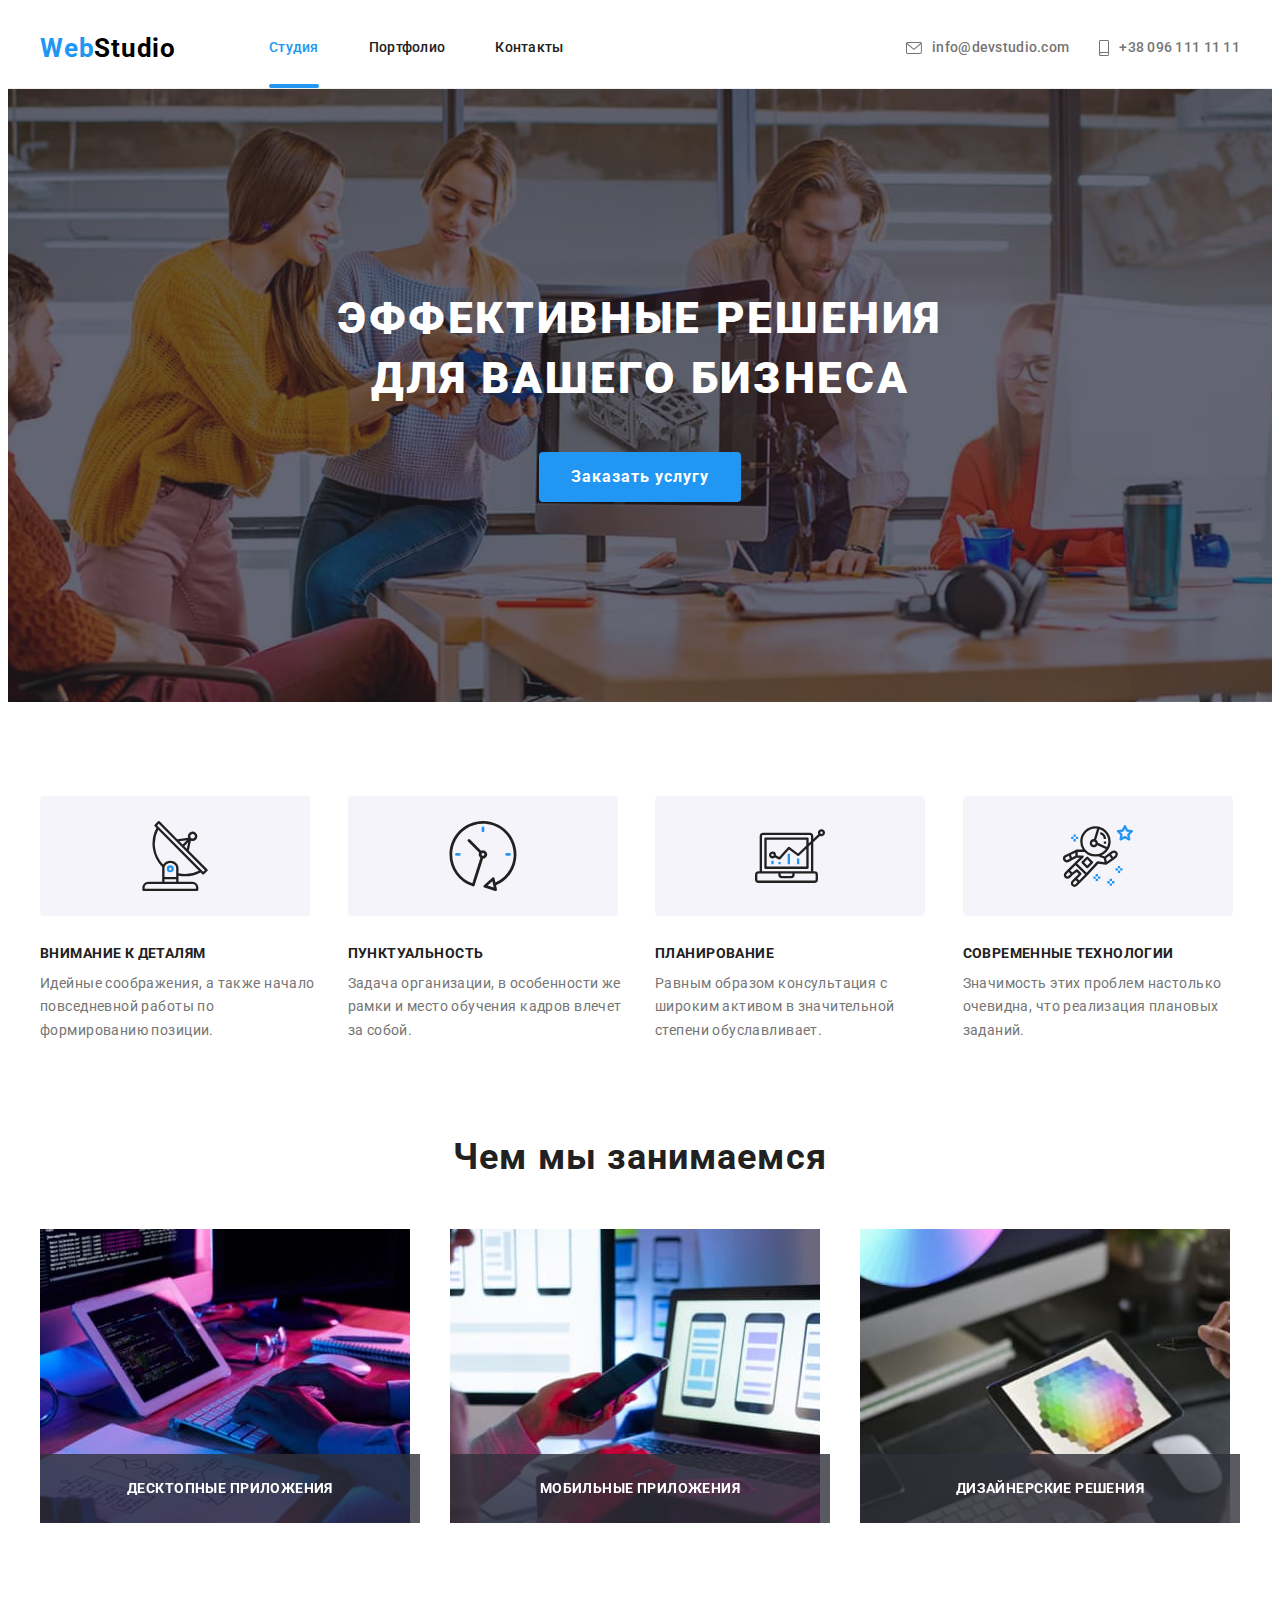
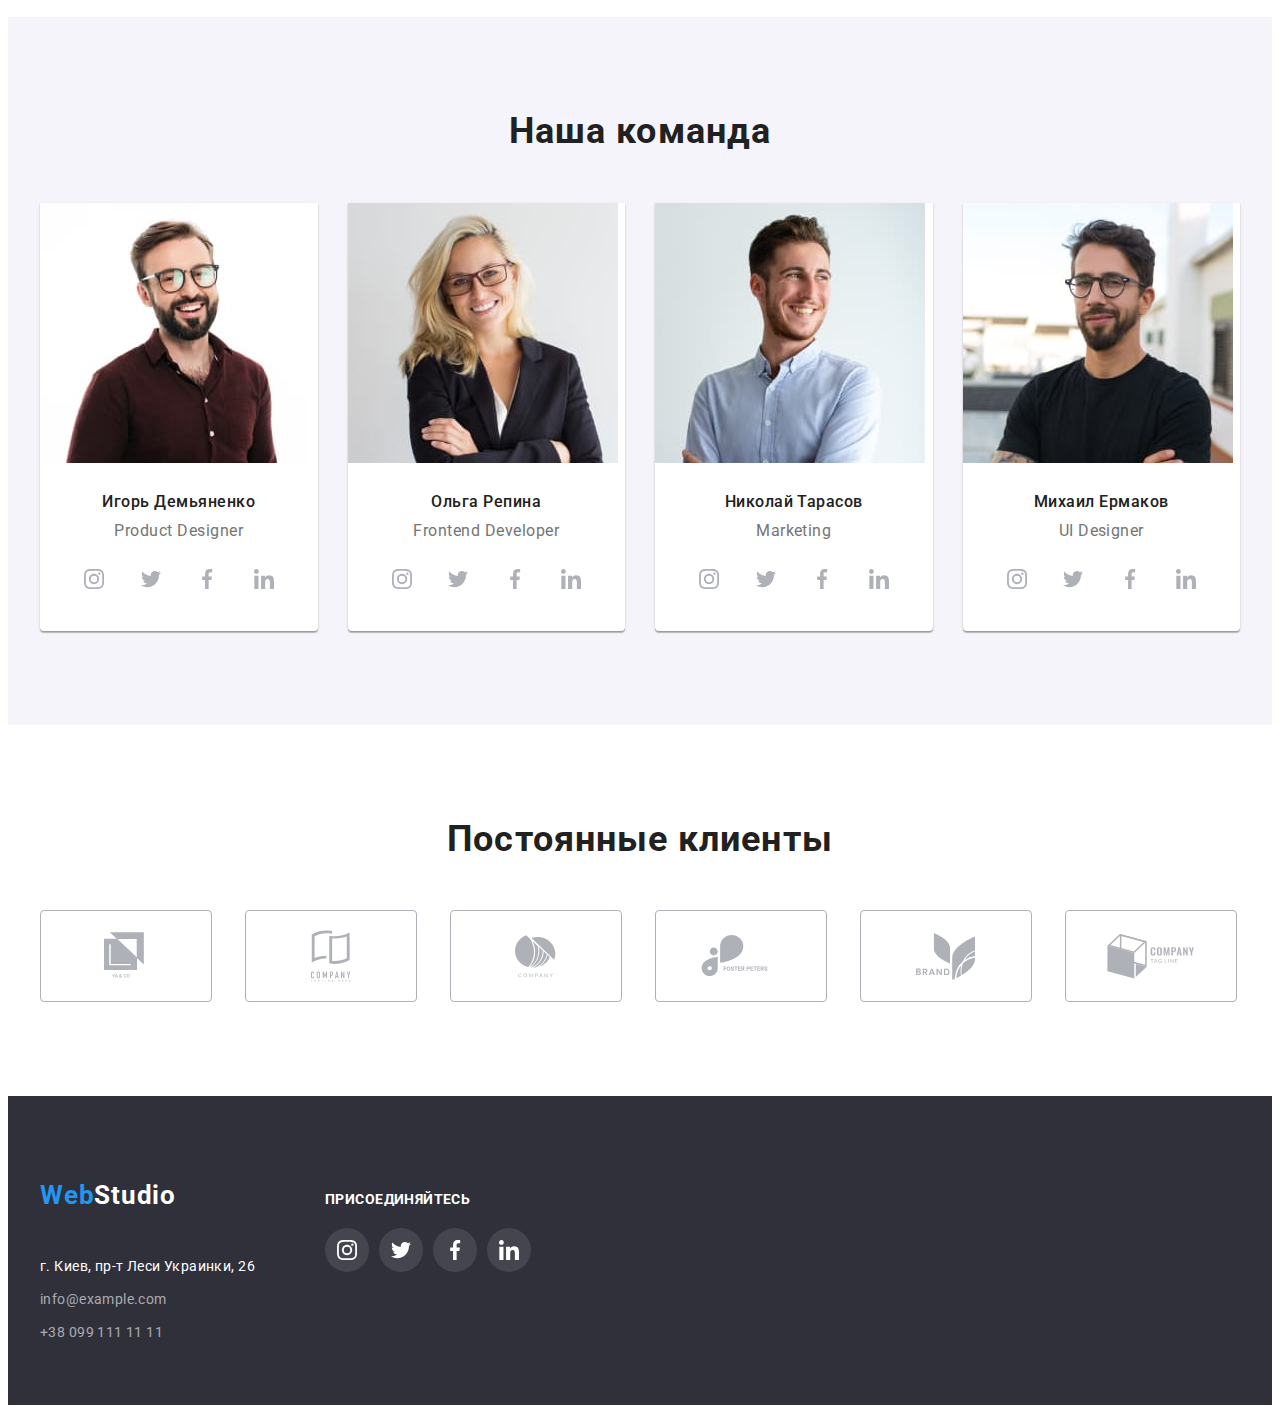
==== index.html @ 2edd4756 "homework initial commit" ====
<!DOCTYPE html>
<html lang="ru">
<head>
    <meta charset="UTF-8">
    <meta http-equiv="X-UA-Compatible" content="IE=edge">
    <meta name="viewport" content="width=device-width, initial-scale=1.0">
    <title>Веб Студия</title>
    <link rel="stylesheet" href="https://cdnjs.cloudflare.com/ajax/libs/modern-normalize/1.0.0/modern-normalize.min.css"
        integrity="sha512-ISS7cAi1PEhQ8jnbJpJZMd29NlhNj4AWYyLOSp2CE/CsHxTCu+r+t0D2yoJudVrd0/8fTVPUVDzY5Tvli75u/g=="
        crossorigin="anonymous" />
    <link rel="preconnect" href="https://fonts.gstatic.com">
    <link href="https://fonts.googleapis.com/css2?family=Raleway:wght@700&family=Roboto:wght@400;500;700;900&display=swap"
        rel="stylesheet">
    <link rel="stylesheet" href="./css/styles.css">
</head>

<body>

     <!-- Шапка! -->
    <header class="page-header">
        <div class="container">
            <nav class="main-nav">
                <a class="logo logo-light-theme link" href="#" target="_blank" rel="noopener noreferrer" lang="en"
                    aria-label="Web Studio">
                    <span class="logo-text">Web</span>Studio</a>
                <ul class="site-nav__list list">
                    <li class="site-nav__list-item">
                        <a class="site-nav__list-item__link link active-page current-page" href="./index.html">Студия</a>
                    </li>
                    <li class="site-nav__list-item">
                        <a class="site-nav__list-item__link link" href="./portfolio.html">Портфолио</a>
                    </li>
                    <li class="site-nav__list-item">
                        <a class="site-nav__list-item__link link" href="#">Контакты</a>
                    </li>
                </ul>
            </nav>
    
            <ul class="contacts-header__list list">
                <li class="contacts-header__list-item mail">
                    <a class="contacts-header__list-item__link link" href="mailto:info@devstudio.com">
                        <svg class="contacts-header__list-item__icon" width="16" height="12">
                            <use href="./images/icons.svg#icon-envelope"></use>
                        </svg>
                        <span>info@devstudio.com</span>
                    </a>
                </li>
                <li class="contacts-header__list-item tel">
                    <a class="contacts-header__list-item__link tel link" href="tel:+380961111111">
                        <svg class="contacts-header__list-item__icon" width="10" height="16">
                            <use href="./images/icons.svg#icon-smartphone"></use>
                        </svg>
                        <span>+38 096 111 11 11</span>
                    </a>
                </li>
            </ul>
        </div>
    </header>


    <main>

        <!-- Герой!  -->

        <section class="hero">
            <div class="hero__wrapper">
                <h1 class="hero__title">Эффективные решения для вашего бизнеса</h1>
                <button class="modal-button button" type="button">Заказать услугу</button>
            </div>

            <div class="backdrop is-hidden">
                <div class="modal"></div>
            </div>
        </section>


        <!-- Особенности! -->

        <section class="features section">
            <div class="container">
                <h2 class="visually-hidden">Наши Особенности</h2>
                <ul class="features__list list">
                    <li class="features__list-item">
                        <div class="features__list-item__thumb">
                            <svg width="70" height="70">
                                <use href="./images/icons.svg#icon-antenna"></use>
                            </svg>
                        </div>
                        <h3 class="features__list-item__title">Внимание к деталям</h3>
                        <p class="features__list-item__desc">Идейные соображения, а также начало повседневной работы по формированию позиции.</p>
                    </li>
                    <li class="features__list-item">
                        <div class="features__list-item__thumb">
                            <svg width="70" height="70">
                                <use href="./images/icons.svg#icon-clock"></use>
                            </svg>
                        </div>
                        <h3 class="features__list-item__title">Пунктуальность</h3>
                        <p class="features__list-item__desc">Задача организации, в особенности же рамки и место обучения кадров влечет за собой.</p>
                    </li>
                    <li class="features__list-item">
                        <div class="features__list-item__thumb">
                            <svg width="70" height="70">
                                <use href="./images/icons.svg#icon-diagram"></use>
                            </svg>
                        </div>
                        <h3 class="features__list-item__title">Планирование</h3>
                        <p class="features__list-item__desc">Равным образом консультация с широким активом в значительной степени обуславливает.</p>
                    </li>
                    <li class="features__list-item">
                        <div class="features__list-item__thumb">
                            <svg width="70" height="70">
                                <use href="./images/icons.svg#icon-astronaut"></use>
                            </svg>
                        </div>
                        <h3 class="features__list-item__title">Современные технологии</h3>
                        <p class="features__list-item__desc">Значимость этих проблем настолько очевидна, что реализация плановых заданий.</p>
                    </li>
                </ul>
            </div>
        </section>

        <!-- Галерея студии! -->

        <section class="gallery section">
            <div class="container">
                <h2 class="section__title">Чем мы занимаемся</h2>
                <ul class="gallery__list list">
                    <li class="gallery__list-item">
                        <div class="gallery__list-item__thumb">
                            <img 
                                class="gallery__list-item__img"
                                src="./images/main/main-studio/work-process-01.jpg" 
                                alt="Сотрудник пишет код"
                                width="370"
                                height="294">
                            <p class="gallery__list-item__overlay">Десктопные приложения</p>
                        </div>
                    </li>
                    <li class="gallery__list-item">
                        <div class="gallery__list-item__thumb">
                            <img 
                                class="gallery__list-item__img"
                                src="./images/main/main-studio/work-process-02.jpg" 
                                alt="Сотрудник адаптирует сайт под мобильные устройства" 
                                width="370"
                                height="294">
                            <p class="gallery__list-item__overlay">Мобильные приложения</p>
                        </div>
                    </li>
                    <li class="gallery__list-item">
                        <div class="gallery__list-item__thumb">
                            <img 
                                class="gallery__list-item__img"
                                src="./images/main/main-studio/work-process-03.jpg" 
                                alt="Дизайнер работает с палитрой" 
                                width="370"
                                height="294">
                            <p class="gallery__list-item__overlay">Дизайнерские решения</p>
                        </div>
                    </li>
                </ul>
            </div>
        </section>

        <!-- Сотрудники! -->

        <section class="employees section">
            <div class="container">
                <h2 class="section__title">Наша команда</h2>
                <ul class="employees__list list">
                    <li class="employees__list-item">
                        <img 
                            class="employees__list-item__img"
                            src="./images/main/main-employees/employee-01.jpg" 
                            alt="Игорь Демьяненко"
                            width="270"
                            height="260">
                        <div class="employees__list-item__wrapper">    
                            <h3 class="employees__list-item__wrapper__name">Игорь Демьяненко</h3>
                            <p class="employees__list-item__wrapper__speciality" lang="en">Product Designer</p>
                            <ul class="social__list list">
                                <li class="social__list-item">
                                    <a class="social__list-item__link" href="#" target="_blank" aria-label="Instagram">
                                        <svg class="social__list-item__icon" width="20" height="20">
                                            <use href="./images/icons.svg#icon-instagram"></use>
                                        </svg>
                                    </a>
                                </li>
                                <li class="social__list-item">
                                    <a class="social__list-item__link" href="#" target="_blank" aria-label="Twitter">
                                        <svg class="social__list-item__icon" width="20" height="20">
                                            <use href="./images/icons.svg#icon-twitter"></use>
                                        </svg>
                                    </a>
                                </li>
                                <li class="social__list-item">
                                    <a class="social__list-item__link" href="#" target="_blank" aria-label="Facebook">
                                        <svg class="social__list-item__icon" width="20" height="20">
                                            <use href="./images/icons.svg#icon-facebook"></use>
                                        </svg>
                                    </a>
                                </li>
                                <li class="social__list-item">
                                    <a class="social__list-item__link" href="#" target="_blank" aria-label="Linkedin">
                                        <svg class="social__list-item__icon" width="20" height="20">
                                            <use href="./images/icons.svg#icon-linkedin"></use>
                                        </svg>
                                    </a>
                                </li>
                            </ul>
                        </div>
                    </li>
                    <li class="employees__list-item">
                        <img 
                            class="employees__list-item__img"
                            src="./images/main/main-employees/employee-02.jpg" 
                            alt="Ольга Репина" 
                            width="270"
                            height="260">
                        <div class="employees__list-item__wrapper">
                            <h3 class="employees__list-item__wrapper__name">Ольга Репина</h3>
                            <p class="employees__list-item__wrapper__speciality" lang="en">Frontend Developer</p>
                            <ul class="social__list list">
                                <li class="social__list-item">
                                    <a class="social__list-item__link" href="#" target="_blank" aria-label="Instagram">
                                        <svg class="social__list-item__icon" width="20" height="20">
                                            <use href="./images/icons.svg#icon-instagram"></use>
                                        </svg>
                                    </a>
                                </li>
                                <li class="social__list-item">
                                    <a class="social__list-item__link" href="#" target="_blank" aria-label="Twitter">
                                        <svg class="social__list-item__icon" width="20" height="20">
                                            <use href="./images/icons.svg#icon-twitter"></use>
                                        </svg>
                                    </a>
                                </li>
                                <li class="social__list-item">
                                    <a class="social__list-item__link" href="#" target="_blank" aria-label="Facebook">
                                        <svg class="social__list-item__icon" width="20" height="20">
                                            <use href="./images/icons.svg#icon-facebook"></use>
                                        </svg>
                                    </a>
                                </li>
                                <li class="social__list-item">
                                    <a class="social__list-item__link" href="#" target="_blank" aria-label="Linkedin">
                                        <svg class="social__list-item__icon" width="20" height="20">
                                            <use href="./images/icons.svg#icon-linkedin"></use>
                                        </svg>
                                    </a>
                                </li>
                            </ul>
                        </div>
                    </li>
                    <li class="employees__list-item">
                        <img 
                            class="employees__list-item__img"
                            src="./images/main/main-employees/employee-03.jpg" 
                            alt="Николай Тарасов" 
                            width="270"
                            height="260">
                        <div class="employees__list-item__wrapper">
                            <h3 class="employees__list-item__wrapper__name">Николай Тарасов</h3>
                            <p class="employees__list-item__wrapper__speciality" lang="en">Marketing</p>
                            <ul class="social__list list">
                                <li class="social__list-item">
                                    <a class="social__list-item__link" href="#" target="_blank" aria-label="Instagram">
                                        <svg class="social__list-item__icon" width="20" height="20">
                                            <use href="./images/icons.svg#icon-instagram"></use>
                                        </svg>
                                    </a>
                                </li>
                                <li class="social__list-item">
                                    <a class="social__list-item__link" href="#" target="_blank" aria-label="Twitter">
                                        <svg class="social__list-item__icon" width="20" height="20">
                                            <use href="./images/icons.svg#icon-twitter"></use>
                                        </svg>
                                    </a>
                                </li>
                                <li class="social__list-item">
                                    <a class="social__list-item__link" href="#" target="_blank" aria-label="Facebook">
                                        <svg class="social__list-item__icon" width="20" height="20">
                                            <use href="./images/icons.svg#icon-facebook"></use>
                                        </svg>
                                    </a>
                                </li>
                                <li class="social__list-item">
                                    <a class="social__list-item__link" href="#" target="_blank" aria-label="Linkedin">
                                        <svg class="social__list-item__icon" width="20" height="20">
                                            <use href="./images/icons.svg#icon-linkedin"></use>
                                        </svg>
                                    </a>
                                </li>
                            </ul>
                        </div>
                    </li>
                    <li class="employees__list-item">
                        <img 
                            class="employees__list-item__img"
                            src="./images/main/main-employees/employee-04.jpg" 
                            alt="Михаил Ермаков" 
                            width="270"
                            height="260">
                        <div class="employees__list-item__wrapper">
                            <h3 class="employees__list-item__wrapper__name">Михаил Ермаков</h3>
                            <p class="employees__list-item__wrapper__speciality" lang="en">UI Designer</p>
                            <ul class="social__list list">
                                <li class="social__list-item">
                                    <a class="social__list-item__link" href="#" target="_blank" aria-label="Instagram">
                                        <svg class="social__list-item__icon" width="20" height="20">
                                            <use href="./images/icons.svg#icon-instagram"></use>
                                        </svg>
                                    </a>
                                </li>
                                <li class="social__list-item">
                                    <a class="social__list-item__link" href="#" target="_blank" aria-label="Twitter">
                                        <svg class="social__list-item__icon" width="20" height="20">
                                            <use href="./images/icons.svg#icon-twitter"></use>
                                        </svg>
                                    </a>
                                </li>
                                <li class="social__list-item">
                                    <a class="social__list-item__link" href="#" target="_blank" aria-label="Facebook">
                                        <svg class="social__list-item__icon" width="20" height="20">
                                            <use href="./images/icons.svg#icon-facebook"></use>
                                        </svg>
                                    </a>
                                </li>
                                <li class="social__list-item">
                                    <a class="social__list-item__link" href="#" target="_blank" aria-label="Linkedin">
                                        <svg class="social__list-item__icon" width="20" height="20">
                                            <use href="./images/icons.svg#icon-linkedin"></use>
                                        </svg>
                                    </a>
                                </li>
                            </ul>
                        </div>
                    </li>
                </ul>
            </div>
        </section>


        <!-- Клиенты! -->

        <section class="clients section">
            <div class="container">
                <h2 class="section__title">Постоянные клиенты</h2>
                <ul class="clients__list list">
                    <li class="clients__list-item">           
                        <a class="clients__list-item__link link" href="#" target="_blank" lang="en" aria-label="ya-and-co">
                            <svg class="clients__list-item__icon" width="44" height="49">
                                <use href="./images/icons.svg#icon-clients-logo-1"></use>
                            </svg>
                        </a>
                    </li>
                    <li class="clients__list-item">
                        <a class="clients__list-item__link link" href="#" target="_blank" lang="en" aria-label="company-tagline-here">
                            <svg class="clients__list-item__icon" width="40" height="52">
                                <use href="./images/icons.svg#icon-clients-logo-2"></use>
                            </svg>
                        </a>
                    </li>
                    <li class="clients__list-item">
                        <a class="clients__list-item__link link" href="#" target="_blank" lang="en" aria-label="company">
                            <svg class="clients__list-item__icon" width="41" height="43">
                                <use href="./images/icons.svg#icon-clients-logo-3"></use>
                            </svg>
                        </a>
                    </li>
                    <li class="clients__list-item">
                        <a class="clients__list-item__link link" href="#" target="_blank" lang="en" aria-label="foster-peters">
                            <svg class="clients__list-item__icon" width="80" height="42">
                                <use href="./images/icons.svg#icon-clients-logo-4"></use>
                            </svg>
                        </a>
                    </li>
                    <li class="clients__list-item">
                        <a class="clients__list-item__link link" href="#" target="_blank" lang="en" aria-label="brand">
                            <svg class="clients__list-item__icon" width="59" height="47">
                                <use href="./images/icons.svg#icon-clients-logo-5"></use>
                            </svg>
                        </a>
                    </li>
                    <li class="clients__list-item">
                        <a class="clients__list-item__link link" href="#" target="_blank" lang="en" aria-label="company-tagline">
                            <svg class="clients__list-item__icon" width="88" height="45">
                                <use href="./images/icons.svg#icon-clients-logo-6"></use>
                            </svg>
                        </a>
                    </li>
                </ul>
            </div>
        </section>
    </main>


    <!-- Подвал! -->

    <footer class="footer">
        <div class="container">
            <div class="footer-box">
                <a 
                    class="logo logo-dark-theme link"
                    href="#"
                    target="_blank"
                    rel="noopener noreferrer"
                    lang="en"
                    aria-label="Web Studio">
                    <span class="logo-text">Web</span>Studio
                </a>

                <address class="footer-box__info address">
                    <p class="footer-box__info__physical-address">г. Киев, пр-т Леси Украинки, 26</p>
                    <ul class="footer-box__info__contacts__list list">
                        <li class="footer-box__info__contacts__list-item mail">
                            <a class="footer-box__info__contacts__list-item__link link" href="mailto:info@example.com">info@example.com</a>
                        </li>
                        <li class="footer-box__info__contacts__list-item">
                            <a class="footer-box__info__contacts__list-item__link link" href="tel:+380991111111">+38 099 111 11 11</a>
                        </li>
                    </ul>
                </address>
            </div>
            <div class="appeal-box">
                <p  class="appeal-box__invitation">Присоединяйтесь</p>
                <ul class="social__list list">
                    <li class="social__list-item">
                        <a class="social__list-item__link dark-theme" href="#" target="_blank" aria-label="Instagram">
                            <svg class="social__list-item__icon" width="20" height="20">
                                <use href="./images/icons.svg#icon-instagram"></use>
                            </svg>
                        </a>
                    </li>
                    <li class="social__list-item">
                        <a class="social__list-item__link dark-theme" href="#" target="_blank" aria-label="Twitter">
                            <svg class="social__list-item__icon" width="20" height="20">
                                <use href="./images/icons.svg#icon-twitter"></use>
                            </svg>
                        </a>
                    </li>
                    <li class="social__list-item">
                        <a class="social__list-item__link dark-theme" href="#" target="_blank" aria-label="Facebook">
                            <svg class="social__list-item__icon" width="20" height="20">
                                <use href="./images/icons.svg#icon-facebook"></use>
                            </svg>
                        </a>
                    </li>
                    <li class="social__list-item">
                        <a class="social__list-item__link dark-theme" href="#" target="_blank" aria-label="Linkedin">
                            <svg class="social__list-item__icon" width="20" height="20">
                                <use href="./images/icons.svg#icon-linkedin"></use>
                            </svg>
                        </a>
                    </li>
                </ul>
            </div>
         </div>
    </footer>   
</body>

</html>
---- css/styles.css ----
/* основной шрифт  "Roboto", sans-serif */
/* вторичный шрифт  "Raleway", sans-serif */
/* цвет основного текста #757575 */
/* вторичный цвет текста   #212121 */
/* основной цвет фона  #fff */
/* вторичный цвет фона  #f5f4fa */
/* цвет шрифта на темном фоне */
/* фон подвала 2F303A */
/* акцент #18A0FB */
/* верхний и нижний внутренний отступ секций: 94px */

:root {
  --main-font: "Roboto", sans-serif;
  --secondary-font: "Raleway", sans-serif;
  --primary-text-color: #757575;
  --secondary-text-color: #212121;
  --dark-theme-text-color: #fff;
  --logo-color: #000;
  --primary-background-color: #fff;
  --secondary-background-color: #f5f4fa;
  --footer-background: #2f303a;
  --accent-color: #2196f3;
  --section-padding-top-and-bottom: 94px;
}

body {
  font-family: var(--main-font);
  color: var(--primary-text-color);
}

h1,
h2,
h3,
h4,
h5,
h6,
p {
  margin: 0;
}

ol,
ul {
  margin: 0;
  padding: 0;
}

img {
  display: block;
  max-width: 100%;
  height: auto;
}

.list {
  list-style: none;
}

.link {
  text-decoration: none;
}

.address {
  font-style: normal;
}

.visually-hidden {
  position: absolute !important;
  clip: rect(1px 1px 1px 1px); /* IE6, IE7 */
  clip: rect(1px, 1px, 1px, 1px);
  padding: 0 !important;
  border: 0 !important;
  height: 1px !important;
  width: 1px !important;
  overflow: hidden;
}

/* =============COMPONENTS!!!=============== */

.container {
  max-width: 1200px;
  margin-left: auto;
  margin-right: auto;
  padding-left: 15px;
  padding-right: 15px;
}

.section {
  padding-top: var(--section-padding-top-and-bottom);
  padding-bottom: var(--section-padding-top-and-bottom);
  background-color: var(--primary-background-color);
}

.section__title {
  margin-bottom: 50px;
  font-weight: 700;
  font-size: 36px;
  line-height: 1.16;
  letter-spacing: 0.03em;
  text-align: center;
  color: var(--secondary-text-color);
}

/* logo */
.logo {
  padding-top: 24px;
  padding-bottom: 24px;
  font-family: var(--seconary-font);
  font-weight: 700;
  font-size: 26px;
  line-height: 1.19;
  letter-spacing: 0.03em;
  color: #000;
}

.logo.logo-dark-theme {
  display: block;
  margin-bottom: 20px;
  color: var(--dark-theme-text-color);
}

.logo-text {
  color: var(--accent-color);
}
/* logo end */

/* button */
.button {
  font-family: inherit;
  cursor: pointer;
}

.button:hover,
.button:focus {
  background-color: var(--accent-color);
  color: var(--dark-theme-text-color);
  outline: none;
}
/* button end */

/* social */
.social__list {
  display: flex;
  justify-content: space-between;
}

.social__list-item__link {
  display: flex;
  justify-content: center;
  align-items: center;
  width: 44px;
  height: 44px;
  border-radius: 50%;
  color: #afb1b8;
}

.social__list-item__icon {
  fill: currentColor;
}

.social__list-item__link:hover,
.social__list-item__link:focus {
  background-color: var(--accent-color);
  color: #fff;
  outline: none;
}

.appeal-box .social__list-item + .social__list-item {
  margin-left: 10px;
}

.social__list-item__link.dark-theme {
  background-color: rgba(255, 255, 255, 0.1);
  color: #fff;
}

.social__list-item__link.dark-theme:hover,
.social__list-item__link.dark-theme:focus {
  background-color: var(--accent-color);
  outline: none;
}
/* social end */

/* modal */
.backdrop {
  position: fixed;
  top: 0;
  left: 0;
  width: 100%;
  height: 100%;
  background-color: rgba(0, 0, 0, 0.2);
}

.is-hidden {
  opacity: 0;
  pointer-events: none;
}

.modal {
  position: absolute;
  top: 50%;
  left: 50%;
  transform: translate(-50%, -50%);
  min-width: 528px;
  min-height: 581px;
  background-color: var(--primary-background-color);
}
/* ==============HEADER!!!=============== */
.page-header {
  background-color: var(--primary-background-color);
  border-bottom: 1px solid #eee;
}

.page-header > .container {
  display: flex;
  align-items: center;
}

.main-nav {
  display: flex;
  align-items: center;
}

.site-nav__list {
  display: flex;
  margin-left: 93px;
}

.site-nav__list-item + .site-nav__list-item {
  margin-left: 50px;
}

.site-nav__list-item__link {
  display: block;
  padding-top: 32px;
  padding-bottom: 32px;
  font-weight: 500;
  font-size: 14px;
  line-height: 1.14;
  letter-spacing: 0.02em;
  color: var(--secondary-text-color);
}

.site-nav__list-item__link.current-page {
  color: var(--accent-color);
}

/* .site-nav__list-item.active-page {
  position: relative;
} */

.site-nav__list-item__link.active-page {
  position: relative;
}

/* .site-nav__list-item.active-page::before {
  position: absolute;
  bottom: 0;
  height: 4px;
  width: 100%;
  content: "";
  background-color: var(--accent-color);
  border-radius: 2px;
} */

.site-nav__list-item__link.active-page::before {
  position: absolute;
  left: 0;
  bottom: 0;
  height: 4px;
  width: 100%;
  content: "";
  background-color: var(--accent-color);
  border-radius: 2px;
}

.contacts-header__list {
  display: flex;
  margin-left: auto;
  align-items: center;
}

.contacts-header__list-item__icon {
  margin-right: 10px;
  fill: currentColor;
}

.contacts-header__list-item__link {
  display: flex;
  align-items: center;
  padding-top: 32px;
  padding-bottom: 32px;
  font-weight: 500;
  font-size: 14px;
  line-height: 1.14;
  letter-spacing: 0.02em;
  color: var(--primary-text-color);
}

.contacts-header__list-item.tel {
  margin-left: 30px;
}

.site-nav__list-item__link:hover,
.site-nav__list-item__link:focus,
.contacts-header__list-item__link:hover,
.contacts-header__list-item__link:focus {
  color: var(--accent-color);
  outline: none;
}
/* ===============HEADER END!!!=================== */

/* ===============HERO!!!======================= */
.hero {
  padding-top: 200px;
  padding-bottom: 200px;
  max-width: 1600px;
  margin-left: auto;
  margin-right: auto;
  background-color: #c4c4c4;
  background-image: linear-gradient(
      to right,
      rgba(47, 48, 58, 0.4),
      rgba(47, 48, 58, 0.4)
    ),
    url("../images/main/hero-background.jpg");
  background-position: center;
  background-size: cover;
  background-repeat: no-repeat;
}

.hero__wrapper {
  max-width: 696px;
  margin-left: auto;
  margin-right: auto;
  text-align: center;
}

.hero__title {
  margin-bottom: 43px;
  font-weight: 900;
  font-size: 44px;
  line-height: 1.36;
  letter-spacing: 0.06em;
  text-transform: uppercase;
  color: var(--dark-theme-text-color);
}

.modal-button {
  padding: 10px 32px;
  border-radius: 4px;
  min-width: 200px;
  font-weight: 700;
  font-size: 16px;
  line-height: 1.87;
  letter-spacing: 0.06em;
  color: var(--dark-theme-text-color);
  background-color: var(--accent-color);
  border: none;
}
/* ===============HERO END!!!======================= */

/* ===============FEATURES SECTION!!!================ */
.features.section {
  padding-bottom: 47px;
}

.features__list {
  display: flex;
  margin-left: -30px;
  margin-top: -30px;
}

.features__list-item {
  margin-left: 30px;
  margin-top: 30px;
  flex-basis: calc(100% / 4 - 30px);
}

.features__list-item__thumb {
  display: flex;
  justify-content: center;
  align-items: center;
  width: 270px;
  height: 120px;
  margin-bottom: 30px;
  background-color: rgba(245, 244, 250, 1);
  border-radius: 4px;
  text-align: center;
}

.features__list-item__title {
  margin-bottom: 10px;
  font-weight: 700;
  font-size: 14px;
  line-height: 1.14;
  letter-spacing: 0.03em;
  text-transform: uppercase;
  color: var(--secondary-text-color);
}

.features__list-item__desc {
  font-size: 14px;
  line-height: 1.71;
  letter-spacing: 0.03em;
}

/* ===============FEATURES SECTION END!!!================ */

/* ===============GALLERY SECTION!!!====================== */
.gallery.section {
  padding-top: 47px;
}

.gallery__list {
  display: flex;
  flex-wrap: wrap;
  margin-left: -30px;
  margin-top: -30px;
}

.gallery__list-item {
  margin-left: 30px;
  margin-top: 30px;
  flex-basis: calc(100% / 3 - 30px);
}

.gallery__list-item__thumb {
  position: relative;
}

.gallery__list-item__overlay {
  position: absolute;
  left: 0;
  bottom: 0;
  width: 100%;
  padding-top: 27px;
  padding-bottom: 27px;
  font-family: var(--main-font);
  font-weight: 700;
  font-size: 14px;
  line-height: 1.1;
  letter-spacing: 0.03em;
  text-align: center;
  text-transform: uppercase;
  color: var(--dark-theme-text-color);
  background-color: rgba(47, 48, 58, 0.8);
}
/* ===============GALLERY SECTION END!!!====================== */

/* ===============EMPLOYEES SECTION!!!============================== */
.employees.section {
  background-color: var(--secondary-background-color);
}

.employees__list {
  display: flex;
  flex-wrap: wrap;
  margin-left: -30px;
  margin-top: -30px;
}

.employees__list-item {
  margin-left: 30px;
  margin-top: 30px;
  flex-basis: calc(100% / 4 - 30px);
  background-color: var(--primary-background-color);
  border-bottom-right-radius: 4px;
  border-bottom-left-radius: 4px;
  box-shadow: 0px 1px 3px rgba(0, 0, 0, 0.12), 0px 1px 1px rgba(0, 0, 0, 0.14),
    0px 2px 1px rgba(0, 0, 0, 0.2);
}

.employees__list-item__wrapper {
  padding: 30px 32px;
}

.employees__list-item__wrapper__name {
  margin-bottom: 10px;
  text-align: center;
  font-weight: 500;
  font-size: 16px;
  line-height: 1.18;
  letter-spacing: 0.03em;
  color: var(--secondary-text-color);
}

.employees__list-item__wrapper__speciality {
  margin-bottom: 16px;
  text-align: center;
  line-height: 1.18;
  letter-spacing: 0.03em;
  color: var(--primary-text-color);
}

/* ===============EMPLOYEES SECTION END!!!============================== */

/* ===============CLIENTS!!!================================= */
.clients__list {
  display: flex;
  flex-wrap: wrap;
  margin-top: -30px;
  margin-left: -30px;
}

.clients__list-item {
  margin-left: 30px;
  margin-top: 30px;
  flex-basis: calc(100% / 6 - 30px);
  color: #afb1b8;
}

.clients__list-item__link {
  display: flex;
  justify-content: center;
  align-items: center;
  width: 170px;
  height: 90px;
  border: 1px solid rgba(175, 177, 184, 1);
  border-radius: 4px;
  color: #afb1b8;
}

.clients__list-item__icon {
  fill: currentColor;
  text-align: center;
}

.clients__list-item__link:hover,
.clients__list-item__link:focus {
  color: var(--accent-color);
  border: 1px solid var(--accent-color);
  outline: none;
}
/* ===============FOOTER!!!=================================== */
.footer {
  padding-top: 60px;
  padding-bottom: 60px;
  background-color: #2f303a;
}

.footer > .container {
  display: flex;
  align-items: baseline;
}

.footer-box__info__physical-address {
  margin-bottom: 9px;
  font-size: 14px;
  line-height: 1.71;
  letter-spacing: 0.03em;
  color: var(--dark-theme-text-color);
}

.footer-box__info__contacts__list-item__link {
  font-size: 14px;
  line-height: 1.71;
  letter-spacing: 0.03em;
  color: rgba(255, 255, 255, 0.6);
}

.footer-box__info__contacts__list-item__link:hover,
.footer-box__info__contacts__list-item__link:focus {
  color: var(--accent-color);
  outline: none;
}

.footer-box__info__contacts__list-item.mail {
  display: block;
  margin-bottom: 9px;
}

.appeal-box__invitation {
  margin-bottom: 20px;
  font-family: var(--main-font);
  font-weight: 700;
  font-size: 14px;
  line-height: 1.14;
  letter-spacing: 0.03em;
  text-transform: uppercase;
  color: var(--dark-theme-text-color);
}

.appeal-box {
  margin-left: 70px;
}

/* ===============FOOTER END!!!=================================== */

/* ===============PORTFOLIO!!!================ */

.portfolio {
  padding-top: var(--section-padding-top-and-bottom);
  padding-bottom: var(--section-padding-top-and-bottom);
  background-color: var(--primary-background-color);
}

.projects-filter {
  display: flex;
  justify-content: center;
  margin-bottom: 50px;
}

.projects-filter__option:not(:first-child) {
  margin-left: 8px;
}

.projects-filter__button {
  padding: 6px 22px;
  border-radius: 4px;
  font-weight: 500;
  line-height: 1.62;
  letter-spacing: 0.03em;
  background-color: #f5f4fa;
  color: var(--secondary-text-color);
  border: none;
}

.projects-filter__button,
.projects-filter__button {
  box-shadow: 0px 3px 1px rgba(0, 0, 0, 0.1), 0px 1px 2px rgba(0, 0, 0, 0.08),
    0px 2px 2px rgba(0, 0, 0, 0.12);
}

.active-button {
  background-color: var(--accent-color);
  color: var(--primary-background-color);
  box-shadow: 0px 3px 1px rgba(0, 0, 0, 0.1), 0px 1px 2px rgba(0, 0, 0, 0.08),
    0px 2px 2px rgba(0, 0, 0, 0.12);
}

.projects {
  display: flex;
  flex-wrap: wrap;
  margin-left: -30px;
  margin-top: -30px;
}

.projects-card {
  margin-left: 30px;
  margin-top: 30px;
  flex-basis: calc(100% / 3 - 30px);
}

.projects-card__link {
  display: block;
}

.projects-card__link:hover,
.projects-card__link:focus {
  box-shadow: 0px 1px 1px rgba(0, 0, 0, 0.12), 0px 4px 4px rgba(0, 0, 0, 0.06),
    1px 4px 6px rgba(0, 0, 0, 0.16);
  outline: none;
}

.projects-card__thumb {
  position: relative;
}

.projects-card__thumb::before {
  content: "";
  position: absolute;
  top: 0;
  left: 0;
  width: 100%;
  height: 100%;
  background: rgba(33, 150, 243, 0.9);
  opacity: 0;
}

.projects-card__link:hover .projects-card__thumb::before,
.projects-card__link:focus .projects-card__thumb::before {
  opacity: 1;
}

.projects-card__img-overlay {
  position: absolute;
  top: 0;
  left: 0;
  height: 100%;
  padding: 63px 24px;
  font-family: var(--main-font);
  font-size: 18px;
  line-height: 1.5;
  letter-spacing: 0.03em;
  color: var(--dark-theme-text-color);
  opacity: 0;
}

.projects-card__link:hover .projects-card__img-overlay,
.projects-card__link:focus .projects-card__img-overlay {
  opacity: 1;
  outline: none;
}

.projects-card__wrapper {
  padding: 20px 24px;
  border: 1px solid #eee;
  border-top: none;
}

.projects-card__title {
  margin-bottom: 4px;
  font-weight: 700;
  font-size: 18px;
  line-height: 2;
  letter-spacing: 0.06em;
  color: var(--secondary-text-color);
}

.projects-card__type {
  line-height: 1.87;
  letter-spacing: 0.03em;
  color: var(--primary-text-color);
}

/* ==================PORTFOLIO END!!!======================= */
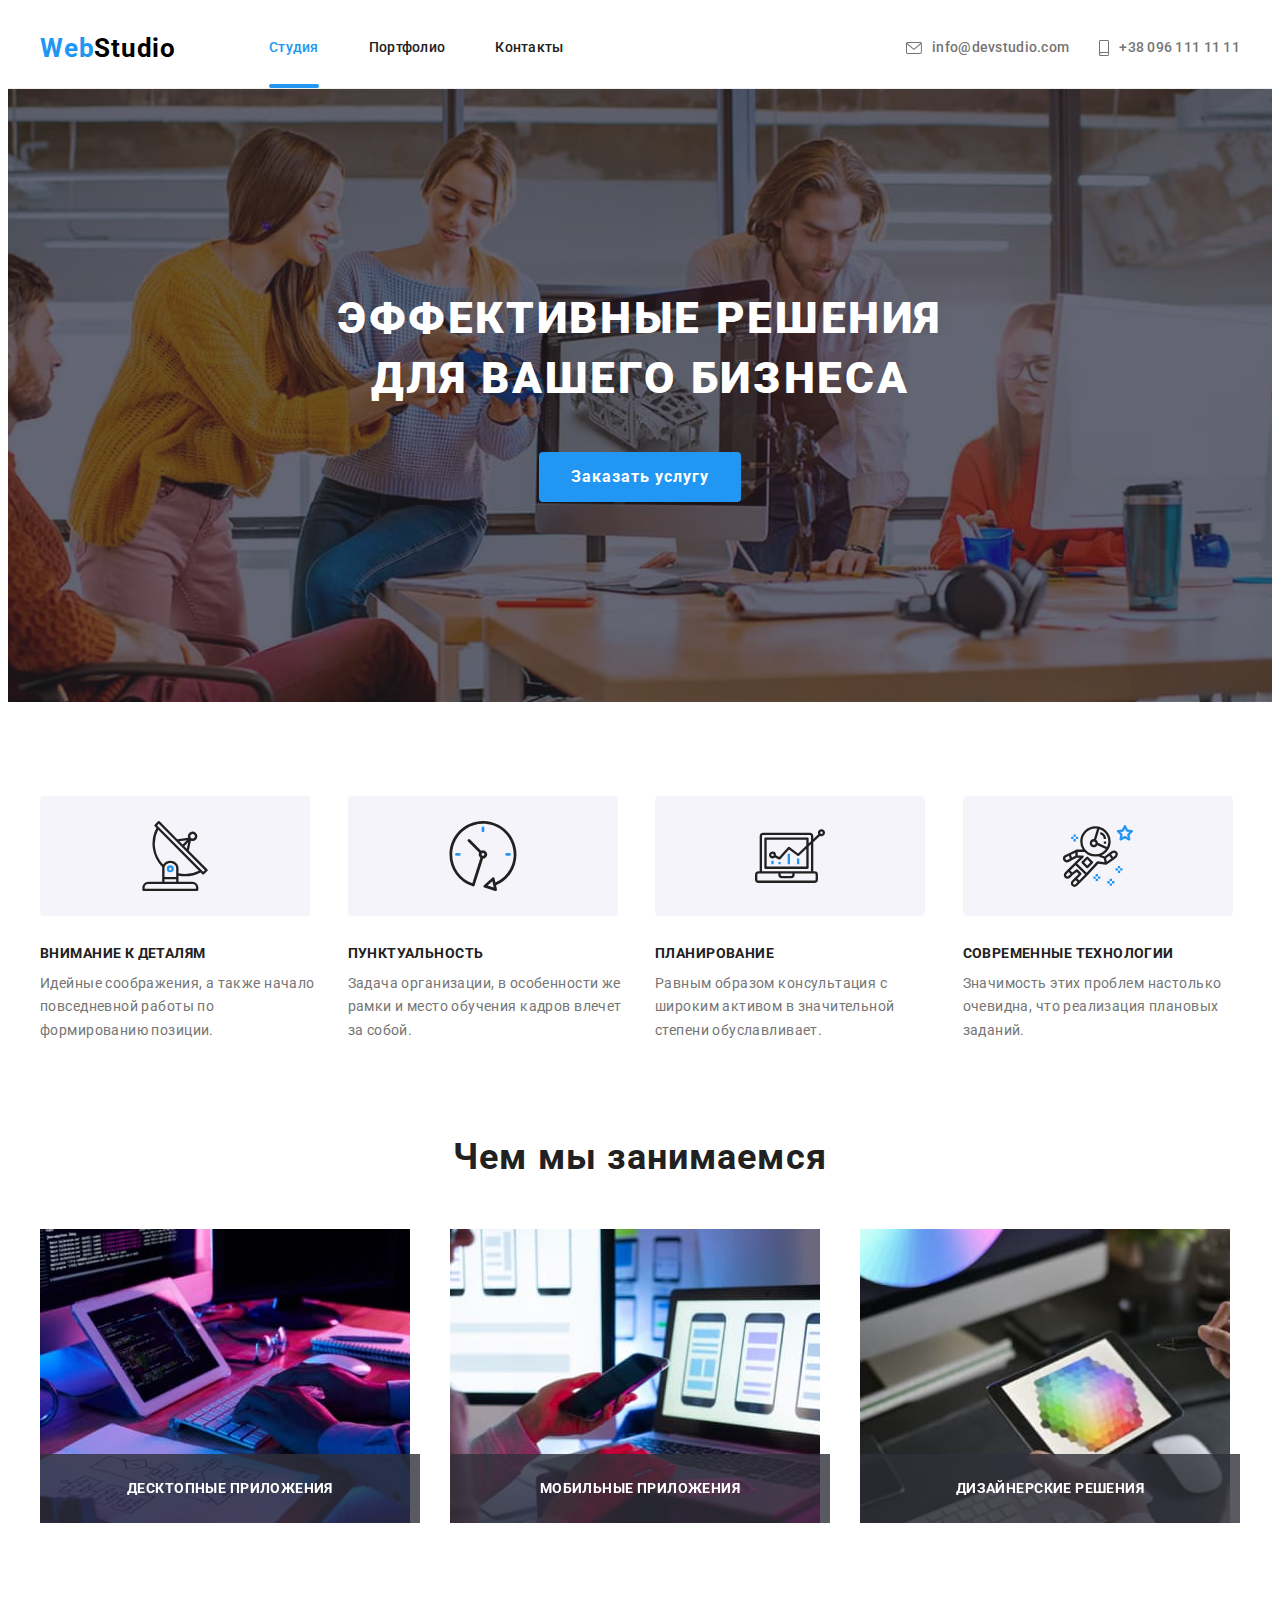
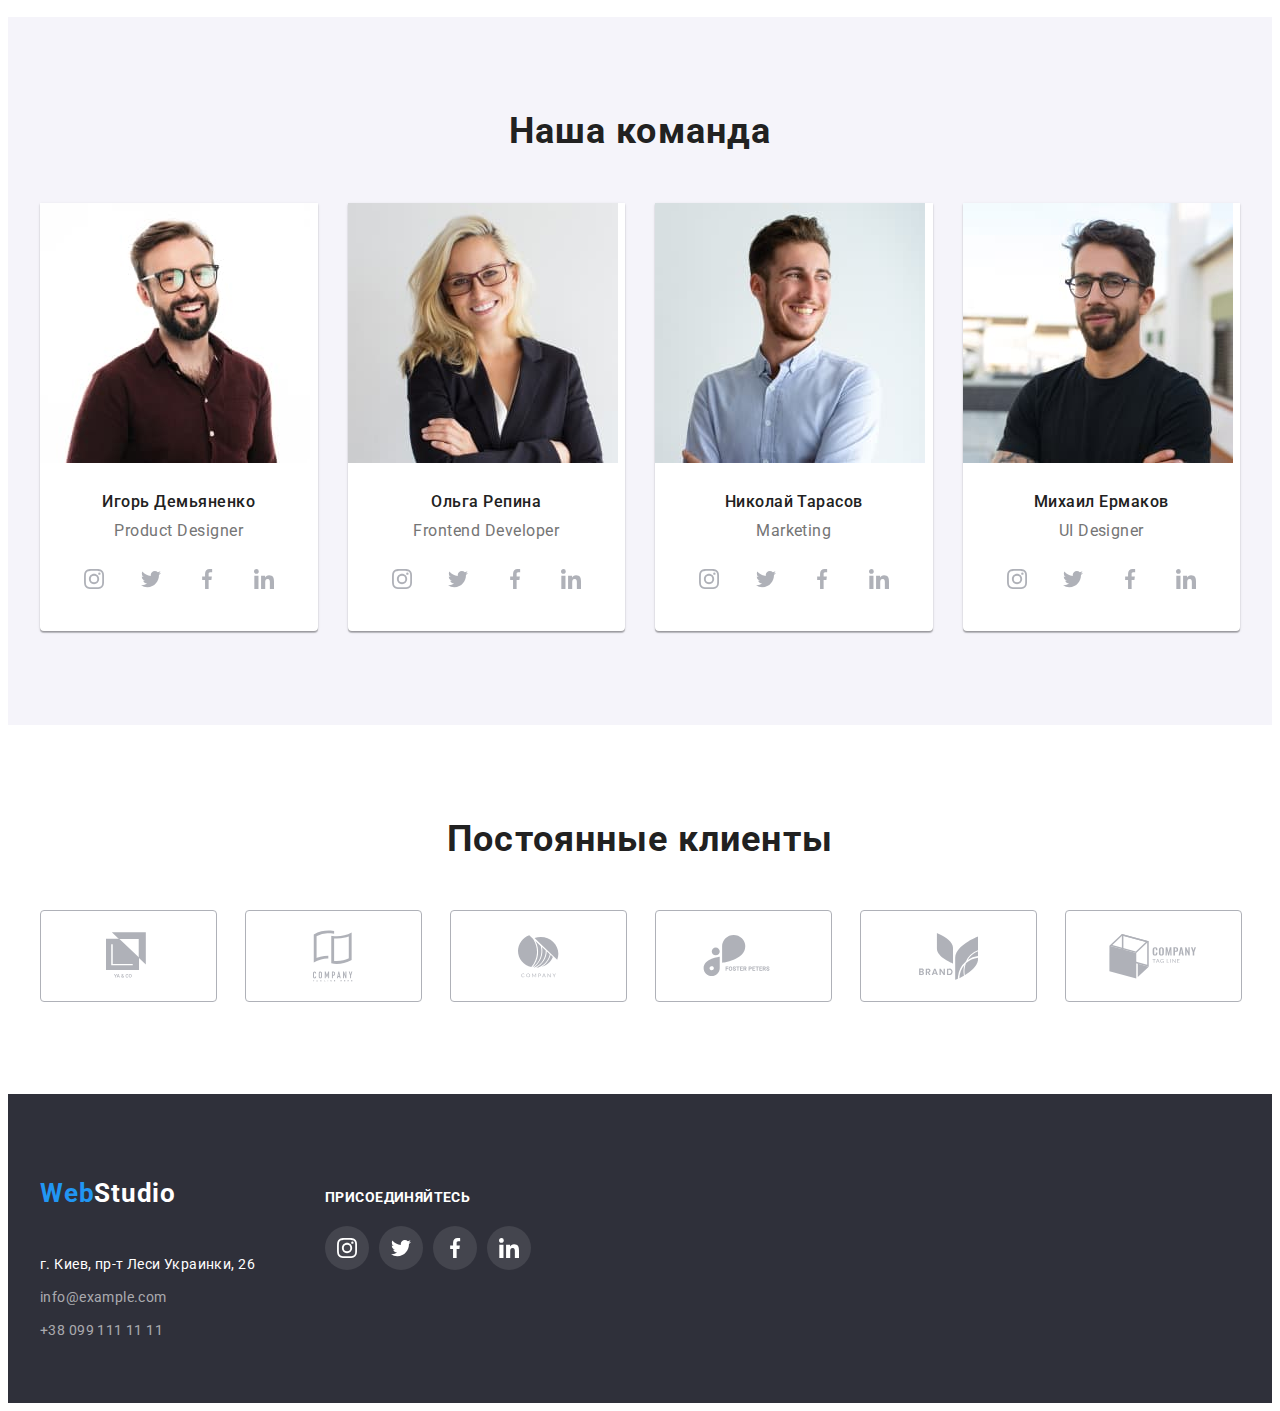
==== commit d13af19d: "added js file and fixed transitions" ====
--- a/index.html
+++ b/index.html
@@ -65,11 +65,17 @@
         <section class="hero">
             <div class="hero__wrapper">
                 <h1 class="hero__title">Эффективные решения для вашего бизнеса</h1>
-                <button class="modal-button button" type="button">Заказать услугу</button>
-            </div>
-
-            <div class="backdrop is-hidden">
-                <div class="modal"></div>
+                <button class="modal-button button" type="button" data-modal-open>Заказать услугу</button>
+            </div>
+
+            <div class="backdrop is-hidden" data-modal>
+                <div class="modal">
+                    <button class="modal__close-button button" type="button" data-modal-close>
+                        <svg class="modal__close-icon" width="30" height="30">
+                            <use href="./images/icons.svg#icon-close"></use>
+                        </svg>
+                    </button>
+                </div>
             </div>
         </section>
 
@@ -458,6 +464,7 @@
             </div>
          </div>
     </footer>   
+    <script src="./js/modal.js"></script>
 </body>
 
 </html>
--- a/css/styles.css
+++ b/css/styles.css
@@ -62,6 +62,11 @@
   font-style: normal;
 }
 
+.button {
+  font-family: inherit;
+  cursor: pointer;
+}
+
 .visually-hidden {
   position: absolute !important;
   clip: rect(1px 1px 1px 1px); /* IE6, IE7 */
@@ -109,6 +114,7 @@
   line-height: 1.19;
   letter-spacing: 0.03em;
   color: #000;
+  outline: none;
 }
 
 .logo.logo-dark-theme {
@@ -122,60 +128,25 @@
 }
 /* logo end */
 
-/* button */
-.button {
-  font-family: inherit;
-  cursor: pointer;
-}
-
-.button:hover,
-.button:focus {
-  background-color: var(--accent-color);
-  color: var(--dark-theme-text-color);
-  outline: none;
-}
-/* button end */
-
 /* social */
-.social__list {
-  display: flex;
-  justify-content: space-between;
+.social__list-item {
+   width: 44px;
+  height: 44px;
 }
 
 .social__list-item__link {
   display: flex;
   justify-content: center;
   align-items: center;
-  width: 44px;
-  height: 44px;
+  width: 100%;
+  height: 100%;
   border-radius: 50%;
   color: #afb1b8;
+  transition: color 250ms cubic-bezier(0.4, 0, 0.2, 1), background-color 250ms cubic-bezier(0.4, 0, 0.2, 1);
 }
 
 .social__list-item__icon {
   fill: currentColor;
-}
-
-.social__list-item__link:hover,
-.social__list-item__link:focus {
-  background-color: var(--accent-color);
-  color: #fff;
-  outline: none;
-}
-
-.appeal-box .social__list-item + .social__list-item {
-  margin-left: 10px;
-}
-
-.social__list-item__link.dark-theme {
-  background-color: rgba(255, 255, 255, 0.1);
-  color: #fff;
-}
-
-.social__list-item__link.dark-theme:hover,
-.social__list-item__link.dark-theme:focus {
-  background-color: var(--accent-color);
-  outline: none;
 }
 /* social end */
 
@@ -187,21 +158,43 @@
   width: 100%;
   height: 100%;
   background-color: rgba(0, 0, 0, 0.2);
-}
-
-.is-hidden {
+  opacity: 1;
+  transition: opacity 250ms cubic-bezier(0.4, 0, 0.2, 1);
+}
+
+.backdrop.is-hidden {
   opacity: 0;
   pointer-events: none;
+}
+
+.backdrop.is-hidden > .modal {
+  transform: translate(-50%, -50%) scale(0.8);
 }
 
 .modal {
   position: absolute;
   top: 50%;
   left: 50%;
-  transform: translate(-50%, -50%);
   min-width: 528px;
   min-height: 581px;
   background-color: var(--primary-background-color);
+  transform: translate(-50%, -50%) scale(1) ;
+  transition: transform 250ms cubic-bezier(0.4, 0, 0.2, 1);
+}
+
+.modal__close-button {
+position: absolute;
+top: 8px;
+right: 8px;
+display: inline-flex;
+justify-content: center;
+align-items: center;
+width: 30px;
+height: 30px;
+background-color: var(--primary-background-color);
+border: 1px solid rgba(0, 0, 0, 0.1);
+border-radius: 50%;
+outline: none;
 }
 /* ==============HEADER!!!=============== */
 .page-header {
@@ -237,31 +230,18 @@
   line-height: 1.14;
   letter-spacing: 0.02em;
   color: var(--secondary-text-color);
+  transition: color 250ms cubic-bezier(0.4, 0, 0.2, 1);
 }
 
 .site-nav__list-item__link.current-page {
   color: var(--accent-color);
 }
 
-/* .site-nav__list-item.active-page {
-  position: relative;
-} */
-
 .site-nav__list-item__link.active-page {
   position: relative;
 }
 
-/* .site-nav__list-item.active-page::before {
-  position: absolute;
-  bottom: 0;
-  height: 4px;
-  width: 100%;
-  content: "";
-  background-color: var(--accent-color);
-  border-radius: 2px;
-} */
-
-.site-nav__list-item__link.active-page::before {
+.site-nav__list-item__link.active-page::after {
   position: absolute;
   left: 0;
   bottom: 0;
@@ -293,6 +273,7 @@
   line-height: 1.14;
   letter-spacing: 0.02em;
   color: var(--primary-text-color);
+  transition: color 250ms cubic-bezier(0.4, 0, 0.2, 1);
 }
 
 .contacts-header__list-item.tel {
@@ -355,6 +336,7 @@
   color: var(--dark-theme-text-color);
   background-color: var(--accent-color);
   border: none;
+  outline: none;
 }
 /* ===============HERO END!!!======================= */
 
@@ -491,6 +473,17 @@
   color: var(--primary-text-color);
 }
 
+.social__list {
+  display: flex;
+  justify-content: space-between;
+}
+
+.social__list-item__link:hover,
+.social__list-item__link:focus {
+  background-color: var(--accent-color);
+  color: #fff;
+  outline: none;
+}
 /* ===============EMPLOYEES SECTION END!!!============================== */
 
 /* ===============CLIENTS!!!================================= */
@@ -505,6 +498,8 @@
   margin-left: 30px;
   margin-top: 30px;
   flex-basis: calc(100% / 6 - 30px);
+  width: 170px;
+  height: 90px;
   color: #afb1b8;
 }
 
@@ -512,11 +507,12 @@
   display: flex;
   justify-content: center;
   align-items: center;
-  width: 170px;
-  height: 90px;
+  width: 100%;
+  height: 100%;
   border: 1px solid rgba(175, 177, 184, 1);
   border-radius: 4px;
   color: #afb1b8;
+  transition: color 250ms cubic-bezier(0.4, 0, 0.2, 1), border 250ms cubic-bezier(0.4, 0, 0.2, 1);
 }
 
 .clients__list-item__icon {
@@ -555,6 +551,7 @@
   line-height: 1.71;
   letter-spacing: 0.03em;
   color: rgba(255, 255, 255, 0.6);
+  transition: color 250ms cubic-bezier(0.4, 0, 0.2, 1);
 }
 
 .footer-box__info__contacts__list-item__link:hover,
@@ -583,6 +580,21 @@
   margin-left: 70px;
 }
 
+.appeal-box .social__list-item + .social__list-item {
+  margin-left: 10px;
+}
+
+.social__list-item__link.dark-theme {
+  background-color: rgba(255, 255, 255, 0.1);
+  color: #fff;
+  transition: background-color 250ms cubic-bezier(0.4, 0, 0.2, 1);
+}
+
+.social__list-item__link.dark-theme:hover,
+.social__list-item__link.dark-theme:focus {
+  background-color: var(--accent-color);
+  outline: none;
+}
 /* ===============FOOTER END!!!=================================== */
 
 /* ===============PORTFOLIO!!!================ */
@@ -612,12 +624,16 @@
   background-color: #f5f4fa;
   color: var(--secondary-text-color);
   border: none;
-}
-
-.projects-filter__button,
-.projects-filter__button {
+  transition: color 250ms cubic-bezier(0.4, 0, 0.2, 1), box-shadow 250ms cubic-bezier(0.4, 0, 0.2, 1), background-color 250ms cubic-bezier(0.4, 0, 0.2, 1);
+}
+
+.projects-filter__button:hover,
+.projects-filter__button:focus {
   box-shadow: 0px 3px 1px rgba(0, 0, 0, 0.1), 0px 1px 2px rgba(0, 0, 0, 0.08),
     0px 2px 2px rgba(0, 0, 0, 0.12);
+  background-color: var(--accent-color);
+  color: var(--dark-theme-text-color);
+  outline: none;
 }
 
 .active-button {
@@ -642,6 +658,7 @@
 
 .projects-card__link {
   display: block;
+  transition: box-shadow 250ms cubic-bezier(0.4, 0, 0.2, 1);
 }
 
 .projects-card__link:hover,
@@ -653,28 +670,14 @@
 
 .projects-card__thumb {
   position: relative;
-}
-
-.projects-card__thumb::before {
-  content: "";
+  overflow: hidden;
+}
+
+.projects-card__img-overlay {
   position: absolute;
-  top: 0;
+  top: 100%;
   left: 0;
   width: 100%;
-  height: 100%;
-  background: rgba(33, 150, 243, 0.9);
-  opacity: 0;
-}
-
-.projects-card__link:hover .projects-card__thumb::before,
-.projects-card__link:focus .projects-card__thumb::before {
-  opacity: 1;
-}
-
-.projects-card__img-overlay {
-  position: absolute;
-  top: 0;
-  left: 0;
   height: 100%;
   padding: 63px 24px;
   font-family: var(--main-font);
@@ -682,12 +685,13 @@
   line-height: 1.5;
   letter-spacing: 0.03em;
   color: var(--dark-theme-text-color);
-  opacity: 0;
+  background: rgba(33, 150, 243, 0.9);
+  transition: transform 250ms cubic-bezier(0.4, 0, 0.2, 1);
 }
 
 .projects-card__link:hover .projects-card__img-overlay,
 .projects-card__link:focus .projects-card__img-overlay {
-  opacity: 1;
+  transform: translateY(-100%);
   outline: none;
 }
 
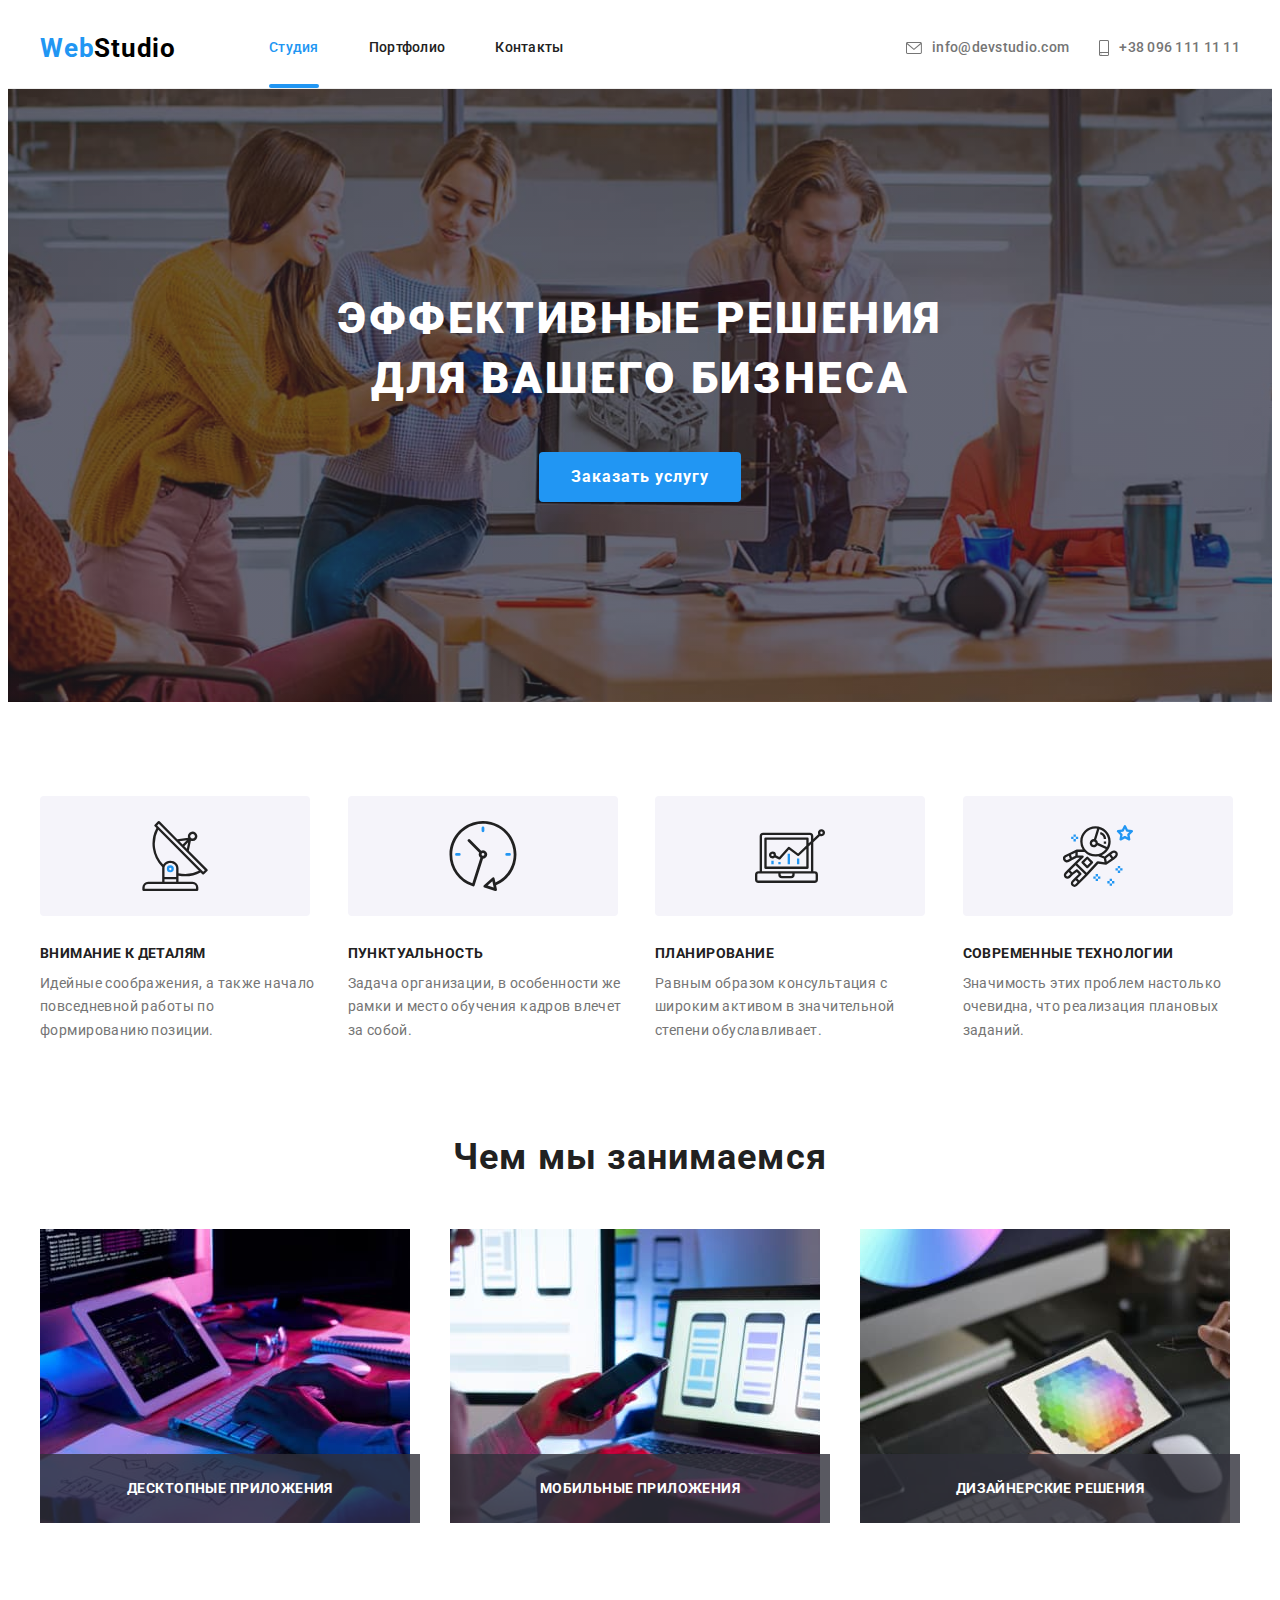
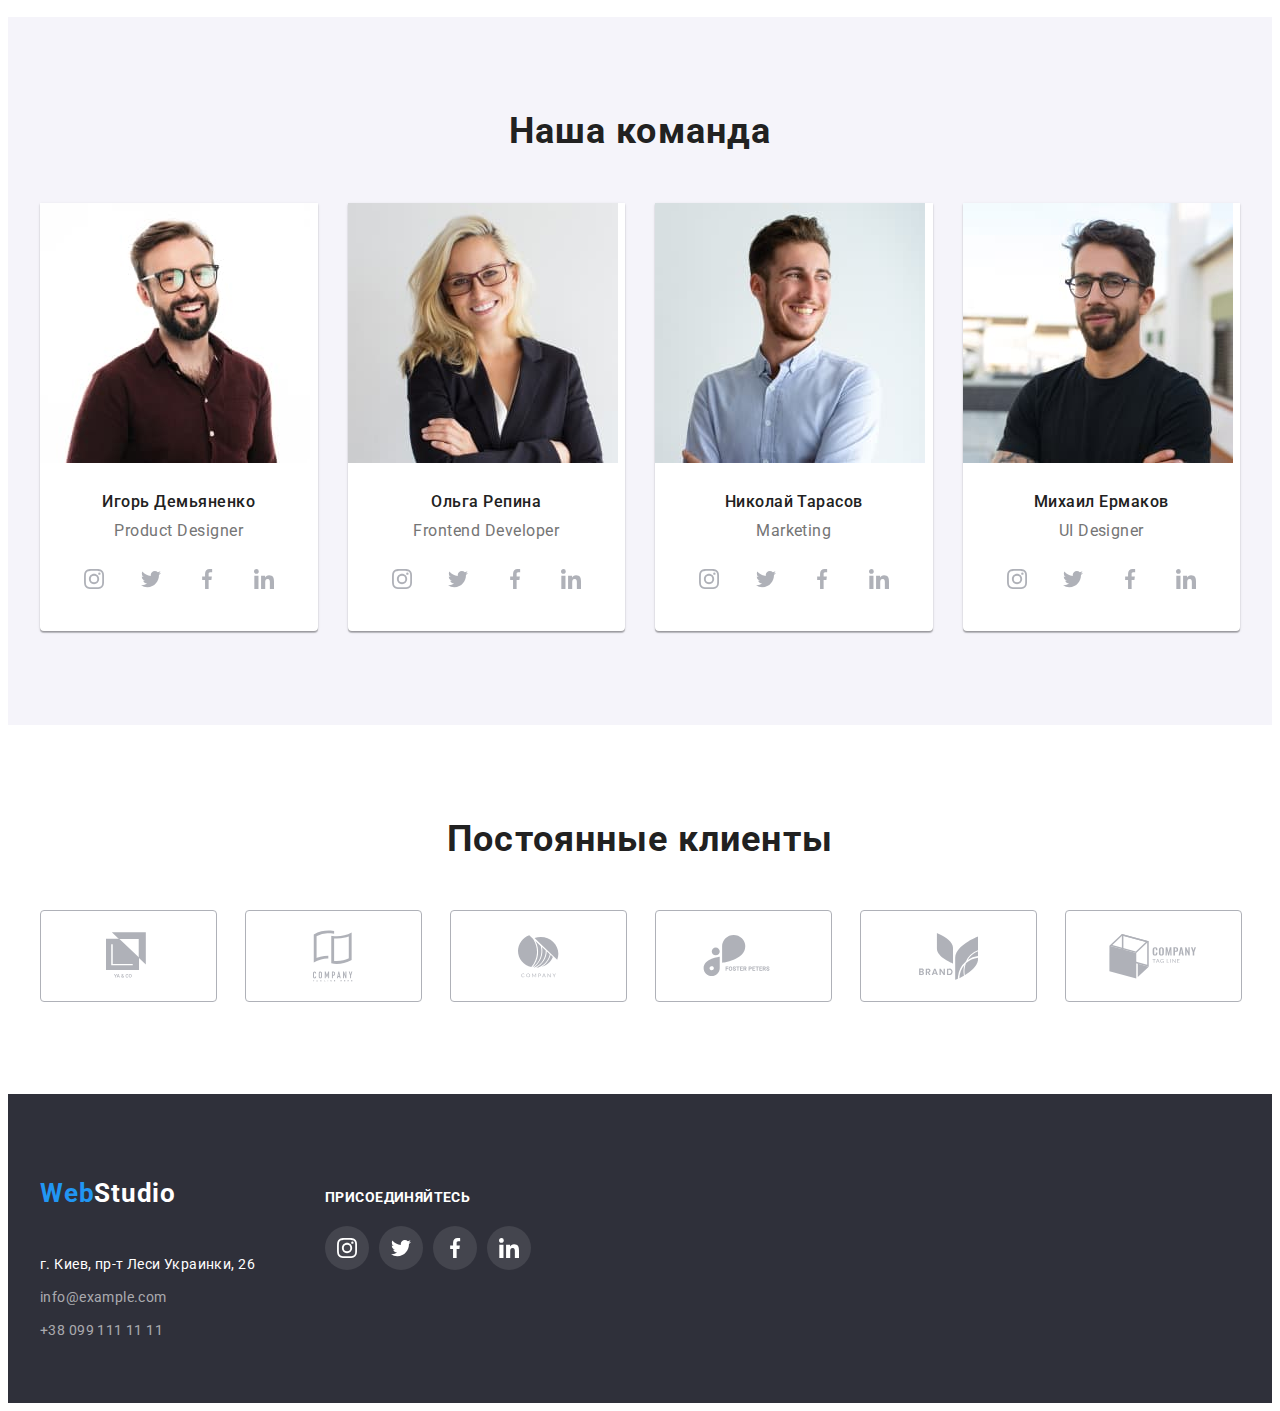
==== commit 3a7fb50e: "added visibility for modal" ====
--- a/index.html
+++ b/index.html
@@ -67,16 +67,6 @@
                 <h1 class="hero__title">Эффективные решения для вашего бизнеса</h1>
                 <button class="modal-button button" type="button" data-modal-open>Заказать услугу</button>
             </div>
-
-            <div class="backdrop is-hidden" data-modal>
-                <div class="modal">
-                    <button class="modal__close-button button" type="button" data-modal-close>
-                        <svg class="modal__close-icon" width="30" height="30">
-                            <use href="./images/icons.svg#icon-close"></use>
-                        </svg>
-                    </button>
-                </div>
-            </div>
         </section>
 
 
@@ -464,6 +454,16 @@
             </div>
          </div>
     </footer>   
+
+    <div class="backdrop is-hidden" data-modal>
+        <div class="modal">
+            <button class="modal__close-button button" type="button" data-modal-close>
+                <svg class="modal__close-icon" width="30" height="30">
+                    <use href="./images/icons.svg#icon-close"></use>
+                </svg>
+            </button>
+        </div>
+    </div>
     <script src="./js/modal.js"></script>
 </body>
 
--- a/css/styles.css
+++ b/css/styles.css
@@ -81,7 +81,7 @@
 /* =============COMPONENTS!!!=============== */
 
 .container {
-  max-width: 1200px;
+  width: 1200px;
   margin-left: auto;
   margin-right: auto;
   padding-left: 15px;
@@ -130,7 +130,7 @@
 
 /* social */
 .social__list-item {
-   width: 44px;
+  width: 44px;
   height: 44px;
 }
 
@@ -142,7 +142,8 @@
   height: 100%;
   border-radius: 50%;
   color: #afb1b8;
-  transition: color 250ms cubic-bezier(0.4, 0, 0.2, 1), background-color 250ms cubic-bezier(0.4, 0, 0.2, 1);
+  transition: color 250ms cubic-bezier(0.4, 0, 0.2, 1),
+    background-color 250ms cubic-bezier(0.4, 0, 0.2, 1);
 }
 
 .social__list-item__icon {
@@ -155,8 +156,8 @@
   position: fixed;
   top: 0;
   left: 0;
-  width: 100%;
-  height: 100%;
+  width: 100vw;
+  height: 100vh;
   background-color: rgba(0, 0, 0, 0.2);
   opacity: 1;
   transition: opacity 250ms cubic-bezier(0.4, 0, 0.2, 1);
@@ -164,6 +165,7 @@
 
 .backdrop.is-hidden {
   opacity: 0;
+  visibility: hidden;
   pointer-events: none;
 }
 
@@ -178,23 +180,23 @@
   min-width: 528px;
   min-height: 581px;
   background-color: var(--primary-background-color);
-  transform: translate(-50%, -50%) scale(1) ;
+  transform: translate(-50%, -50%) scale(1);
   transition: transform 250ms cubic-bezier(0.4, 0, 0.2, 1);
 }
 
 .modal__close-button {
-position: absolute;
-top: 8px;
-right: 8px;
-display: inline-flex;
-justify-content: center;
-align-items: center;
-width: 30px;
-height: 30px;
-background-color: var(--primary-background-color);
-border: 1px solid rgba(0, 0, 0, 0.1);
-border-radius: 50%;
-outline: none;
+  position: absolute;
+  top: 8px;
+  right: 8px;
+  display: inline-flex;
+  justify-content: center;
+  align-items: center;
+  width: 30px;
+  height: 30px;
+  background-color: var(--primary-background-color);
+  border: 1px solid rgba(0, 0, 0, 0.1);
+  border-radius: 50%;
+  outline: none;
 }
 /* ==============HEADER!!!=============== */
 .page-header {
@@ -498,7 +500,6 @@
   margin-left: 30px;
   margin-top: 30px;
   flex-basis: calc(100% / 6 - 30px);
-  width: 170px;
   height: 90px;
   color: #afb1b8;
 }
@@ -512,7 +513,8 @@
   border: 1px solid rgba(175, 177, 184, 1);
   border-radius: 4px;
   color: #afb1b8;
-  transition: color 250ms cubic-bezier(0.4, 0, 0.2, 1), border 250ms cubic-bezier(0.4, 0, 0.2, 1);
+  transition: color 250ms cubic-bezier(0.4, 0, 0.2, 1),
+    border 250ms cubic-bezier(0.4, 0, 0.2, 1);
 }
 
 .clients__list-item__icon {
@@ -624,7 +626,9 @@
   background-color: #f5f4fa;
   color: var(--secondary-text-color);
   border: none;
-  transition: color 250ms cubic-bezier(0.4, 0, 0.2, 1), box-shadow 250ms cubic-bezier(0.4, 0, 0.2, 1), background-color 250ms cubic-bezier(0.4, 0, 0.2, 1);
+  transition: color 250ms cubic-bezier(0.4, 0, 0.2, 1),
+    box-shadow 250ms cubic-bezier(0.4, 0, 0.2, 1),
+    background-color 250ms cubic-bezier(0.4, 0, 0.2, 1);
 }
 
 .projects-filter__button:hover,
@@ -675,8 +679,9 @@
 
 .projects-card__img-overlay {
   position: absolute;
-  top: 100%;
+  top: 0;
   left: 0;
+  transform: translateY(100%);
   width: 100%;
   height: 100%;
   padding: 63px 24px;
@@ -691,7 +696,7 @@
 
 .projects-card__link:hover .projects-card__img-overlay,
 .projects-card__link:focus .projects-card__img-overlay {
-  transform: translateY(-100%);
+  transform: translateY(0);
   outline: none;
 }
 
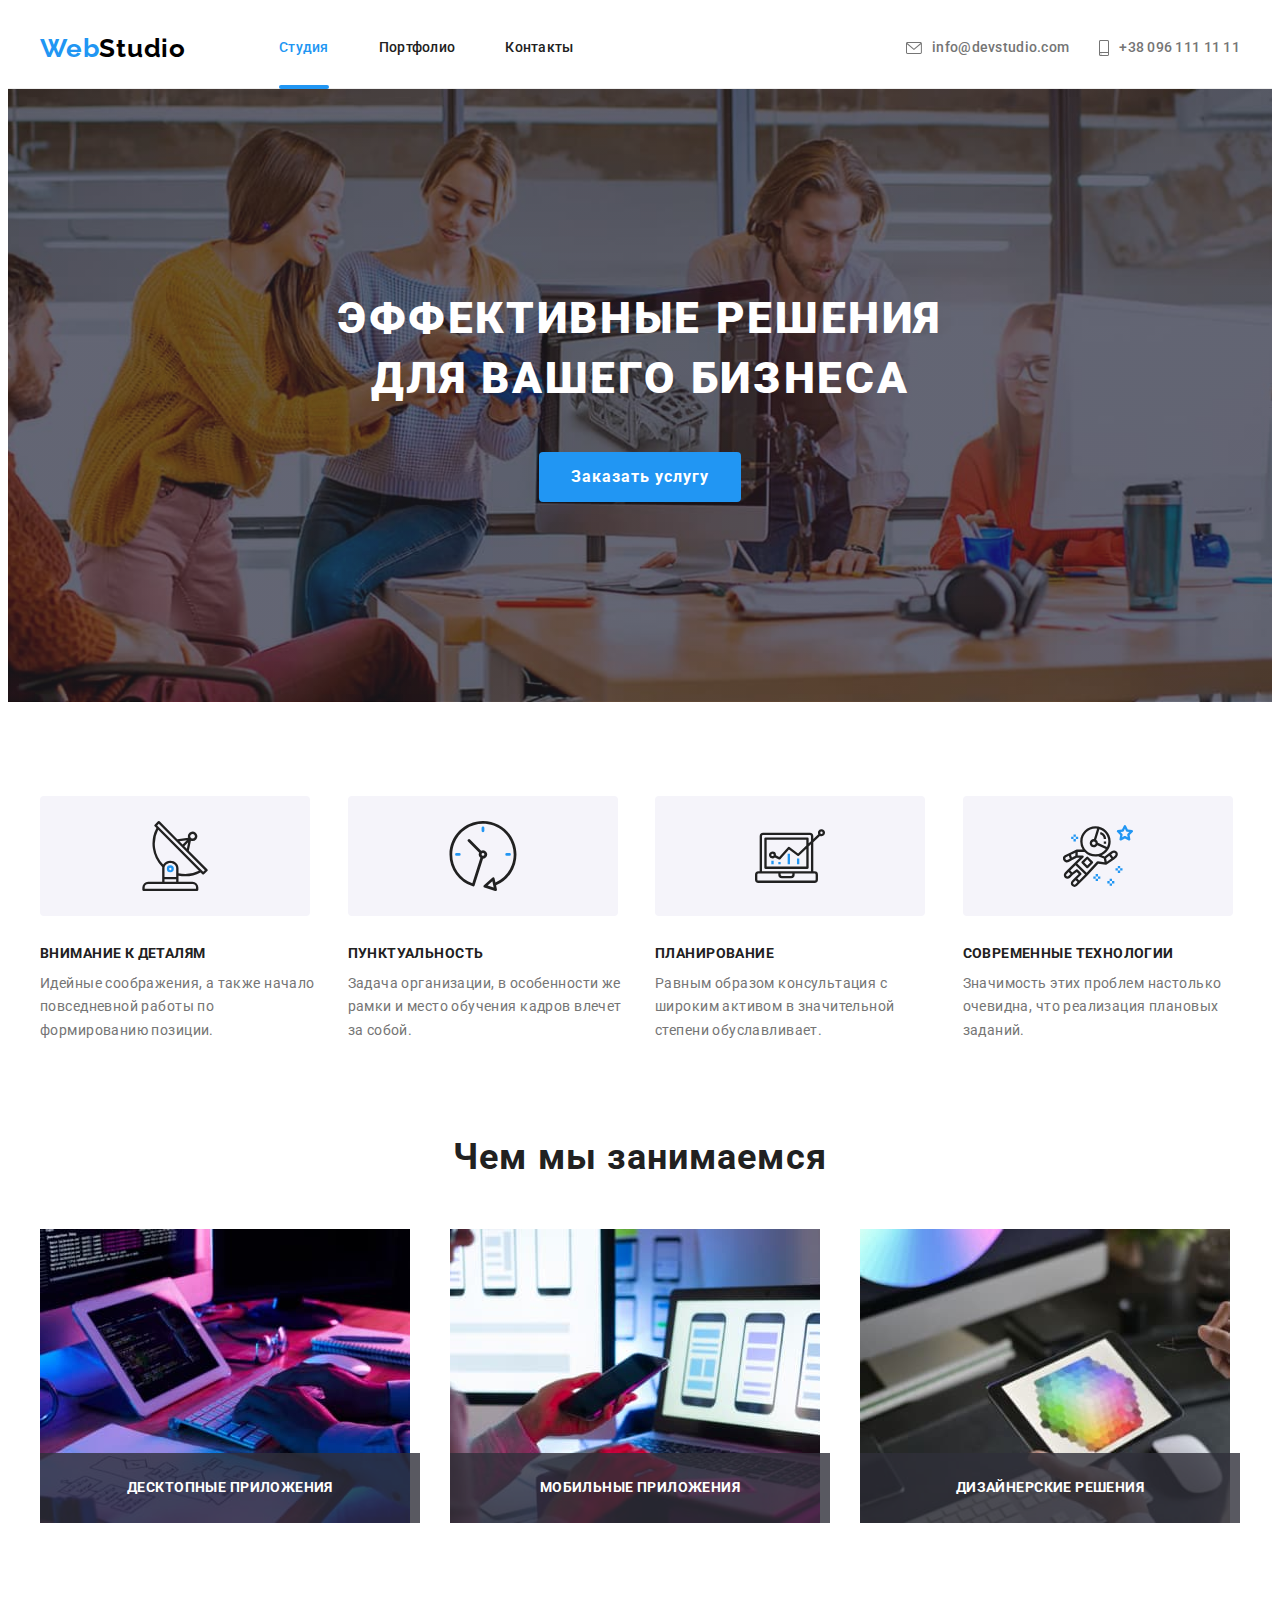
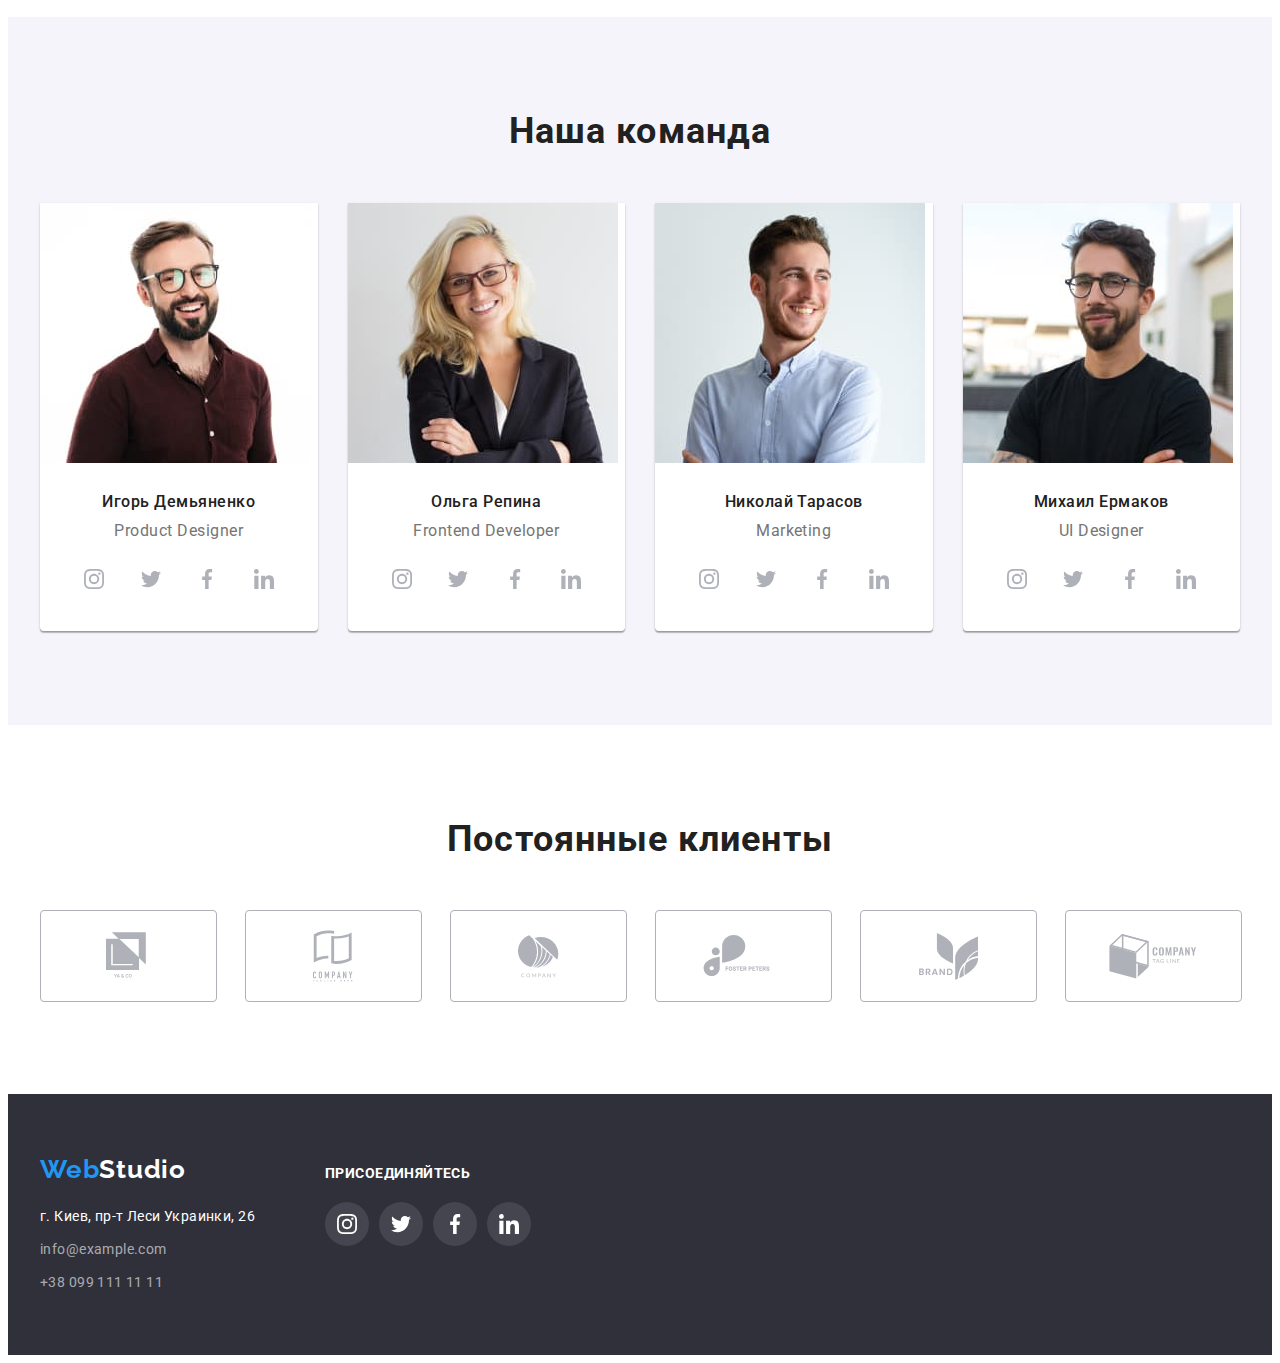
==== commit de61f272: "fixed logo paddings in footer, applied hero container, fixed gallery items overlay" ====
--- a/index.html
+++ b/index.html
@@ -63,9 +63,11 @@
         <!-- Герой!  -->
 
         <section class="hero">
-            <div class="hero__wrapper">
-                <h1 class="hero__title">Эффективные решения для вашего бизнеса</h1>
-                <button class="modal-button button" type="button" data-modal-open>Заказать услугу</button>
+            <div class="container">
+                <div class="hero__wrapper">
+                    <h1 class="hero__title">Эффективные решения для вашего бизнеса</h1>
+                    <button class="modal-button button" type="button" data-modal-open>Заказать услугу</button>
+                </div>
             </div>
         </section>
 
--- a/css/styles.css
+++ b/css/styles.css
@@ -46,8 +46,6 @@
 
 img {
   display: block;
-  max-width: 100%;
-  height: auto;
 }
 
 .list {
@@ -108,17 +106,18 @@
 .logo {
   padding-top: 24px;
   padding-bottom: 24px;
-  font-family: var(--seconary-font);
+  font-family: var(--secondary-font);
   font-weight: 700;
   font-size: 26px;
   line-height: 1.19;
   letter-spacing: 0.03em;
   color: #000;
-  outline: none;
 }
 
 .logo.logo-dark-theme {
   display: block;
+  padding-top: 0px;
+  padding-bottom: 0px;
   margin-bottom: 20px;
   color: var(--dark-theme-text-color);
 }
@@ -151,53 +150,6 @@
 }
 /* social end */
 
-/* modal */
-.backdrop {
-  position: fixed;
-  top: 0;
-  left: 0;
-  width: 100vw;
-  height: 100vh;
-  background-color: rgba(0, 0, 0, 0.2);
-  opacity: 1;
-  transition: opacity 250ms cubic-bezier(0.4, 0, 0.2, 1);
-}
-
-.backdrop.is-hidden {
-  opacity: 0;
-  visibility: hidden;
-  pointer-events: none;
-}
-
-.backdrop.is-hidden > .modal {
-  transform: translate(-50%, -50%) scale(0.8);
-}
-
-.modal {
-  position: absolute;
-  top: 50%;
-  left: 50%;
-  min-width: 528px;
-  min-height: 581px;
-  background-color: var(--primary-background-color);
-  transform: translate(-50%, -50%) scale(1);
-  transition: transform 250ms cubic-bezier(0.4, 0, 0.2, 1);
-}
-
-.modal__close-button {
-  position: absolute;
-  top: 8px;
-  right: 8px;
-  display: inline-flex;
-  justify-content: center;
-  align-items: center;
-  width: 30px;
-  height: 30px;
-  background-color: var(--primary-background-color);
-  border: 1px solid rgba(0, 0, 0, 0.1);
-  border-radius: 50%;
-  outline: none;
-}
 /* ==============HEADER!!!=============== */
 .page-header {
   background-color: var(--primary-background-color);
@@ -247,6 +199,7 @@
   position: absolute;
   left: 0;
   bottom: 0;
+  transform: translateY(1px);
   height: 4px;
   width: 100%;
   content: "";
@@ -287,7 +240,6 @@
 .contacts-header__list-item__link:hover,
 .contacts-header__list-item__link:focus {
   color: var(--accent-color);
-  outline: none;
 }
 /* ===============HEADER END!!!=================== */
 
@@ -338,7 +290,6 @@
   color: var(--dark-theme-text-color);
   background-color: var(--accent-color);
   border: none;
-  outline: none;
 }
 /* ===============HERO END!!!======================= */
 
@@ -416,8 +367,10 @@
   left: 0;
   bottom: 0;
   width: 100%;
-  padding-top: 27px;
-  padding-bottom: 27px;
+  min-height: 70px;
+  display: flex;
+  justify-content: center;
+  align-items: center;
   font-family: var(--main-font);
   font-weight: 700;
   font-size: 14px;
@@ -484,7 +437,6 @@
 .social__list-item__link:focus {
   background-color: var(--accent-color);
   color: #fff;
-  outline: none;
 }
 /* ===============EMPLOYEES SECTION END!!!============================== */
 
@@ -526,7 +478,6 @@
 .clients__list-item__link:focus {
   color: var(--accent-color);
   border: 1px solid var(--accent-color);
-  outline: none;
 }
 /* ===============FOOTER!!!=================================== */
 .footer {
@@ -559,7 +510,6 @@
 .footer-box__info__contacts__list-item__link:hover,
 .footer-box__info__contacts__list-item__link:focus {
   color: var(--accent-color);
-  outline: none;
 }
 
 .footer-box__info__contacts__list-item.mail {
@@ -595,7 +545,6 @@
 .social__list-item__link.dark-theme:hover,
 .social__list-item__link.dark-theme:focus {
   background-color: var(--accent-color);
-  outline: none;
 }
 /* ===============FOOTER END!!!=================================== */
 
@@ -637,7 +586,6 @@
     0px 2px 2px rgba(0, 0, 0, 0.12);
   background-color: var(--accent-color);
   color: var(--dark-theme-text-color);
-  outline: none;
 }
 
 .active-button {
@@ -669,7 +617,6 @@
 .projects-card__link:focus {
   box-shadow: 0px 1px 1px rgba(0, 0, 0, 0.12), 0px 4px 4px rgba(0, 0, 0, 0.06),
     1px 4px 6px rgba(0, 0, 0, 0.16);
-  outline: none;
 }
 
 .projects-card__thumb {
@@ -682,6 +629,7 @@
   top: 0;
   left: 0;
   transform: translateY(100%);
+  opacity: 0;
   width: 100%;
   height: 100%;
   padding: 63px 24px;
@@ -691,13 +639,13 @@
   letter-spacing: 0.03em;
   color: var(--dark-theme-text-color);
   background: rgba(33, 150, 243, 0.9);
-  transition: transform 250ms cubic-bezier(0.4, 0, 0.2, 1);
+  transition: transform 250ms cubic-bezier(0.4, 0, 0.2, 1), opacity 250ms linear;
 }
 
 .projects-card__link:hover .projects-card__img-overlay,
 .projects-card__link:focus .projects-card__img-overlay {
   transform: translateY(0);
-  outline: none;
+  opacity: 1;
 }
 
 .projects-card__wrapper {
@@ -722,3 +670,52 @@
 }
 
 /* ==================PORTFOLIO END!!!======================= */
+
+/* modal */
+.backdrop {
+  position: fixed;
+  top: 0;
+  left: 0;
+  opacity: 1;
+  width: 100vw;
+  height: 100vh;
+  background-color: rgba(0, 0, 0, 0.2);
+  transition: opacity 250ms cubic-bezier(0.4, 0, 0.2, 1);
+}
+
+.backdrop.is-hidden {
+  opacity: 0;
+  visibility: hidden;
+  pointer-events: none;
+  transition: opacity 250ms cubic-bezier(0.4, 0, 0.2, 1),
+    visibility 250ms cubic-bezier(0.4, 0, 0.2, 1);
+}
+
+.backdrop.is-hidden > .modal {
+  transform: translate(-50%, -50%) scale(0.8);
+}
+
+.modal {
+  position: absolute;
+  top: 50%;
+  left: 50%;
+  transform: translate(-50%, -50%) scale(1);
+  min-width: 528px;
+  min-height: 581px;
+  background-color: var(--primary-background-color);
+  transition: transform 250ms cubic-bezier(0.4, 0, 0.2, 1);
+}
+
+.modal__close-button {
+  position: absolute;
+  top: 8px;
+  right: 8px;
+  display: inline-flex;
+  justify-content: center;
+  align-items: center;
+  width: 30px;
+  height: 30px;
+  background-color: var(--primary-background-color);
+  border: 1px solid rgba(0, 0, 0, 0.1);
+  border-radius: 50%;
+}
